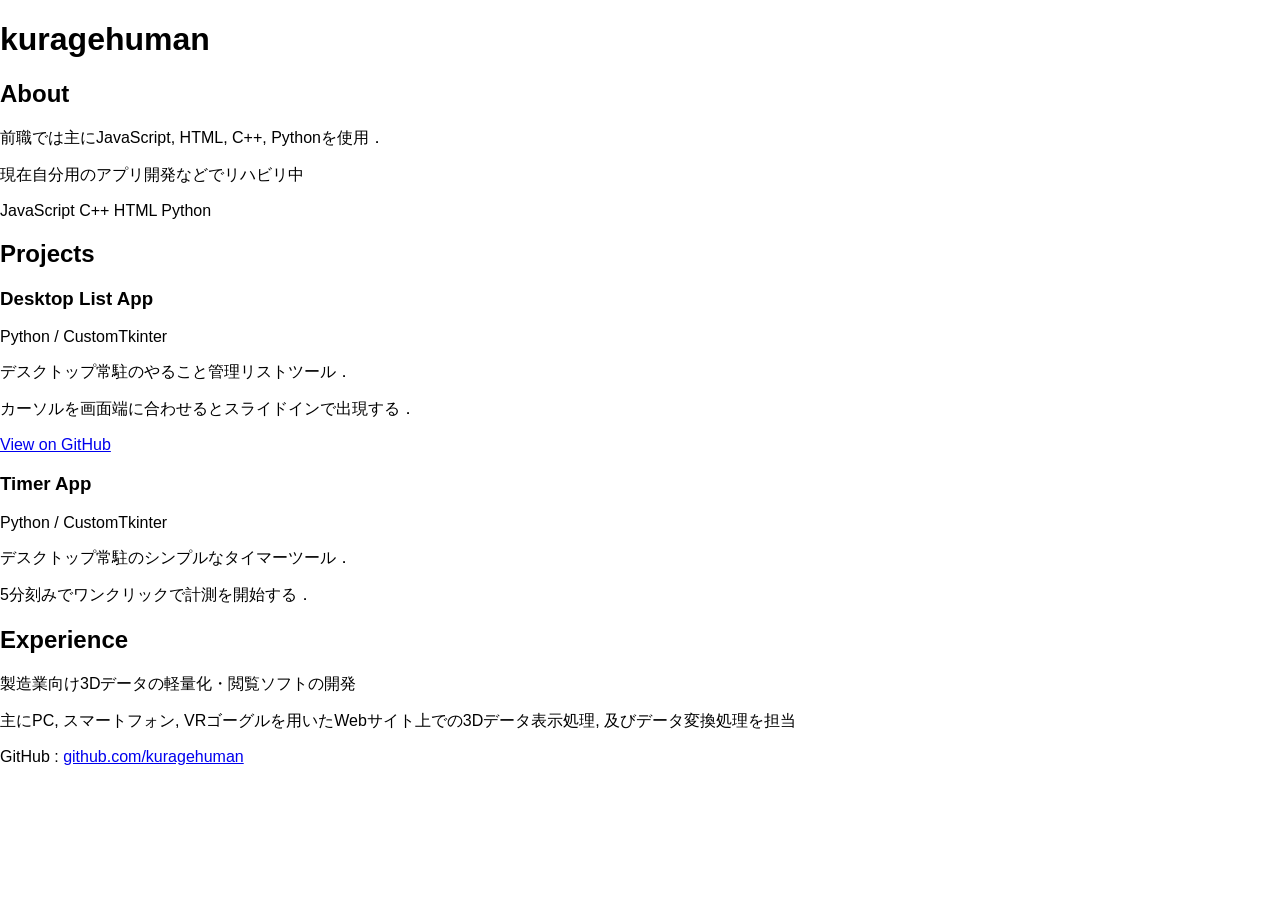
==== index.html @ 75ed559e "index.html, style.cssのベース準備" ====
<!DOCTYPE html>

<html lang="en">
<head>
<meta charset="UTF-8">
<meta name="viewport" content="width=device-width, initial-scale=1.0">
<title>kuragehuman | Portfolio</title>

<link rel="stylesheet" href="style.css">
</head>

<body>

<header>
<h1>kuragehuman</h1>
<!-- <p class="subtitle">Python/C++/JavaScript/HTML</p> -->
</header>

<section class="about">
<h2>About</h2>

<p>
前職では主にJavaScript, HTML, C++, Pythonを使用．<p \n>
現在自分用のアプリ開発などでリハビリ中
</p>

<div class="skills">
<span>JavaScript</span>
<span>C++</span>
<span>HTML</span>
<span>Python</span>
</div>

</section>

<section class="projects">

<h2>Projects</h2>

<div class="project-grid">

<div class="project-card">
<h3>Desktop List App</h3>

<p class="tech">
Python / CustomTkinter
</p>

<p>
デスクトップ常駐のやること管理リストツール．</p \n>
カーソルを画面端に合わせるとスライドインで出現する．
</p>

<a href="https://github.com/kuragehuman/custom-desktop-list" target="_blank">
View on GitHub
</a>
</div>

<div class="project-card">
<h3>Timer App</h3>

<p class="tech">
Python / CustomTkinter
</p>

<p>
デスクトップ常駐のシンプルなタイマーツール．</p \n>
5分刻みでワンクリックで計測を開始する．
</p>

<a href="#">
<a href="https://github.com/kuragehuman/custom-desktop-timer" target="_blank">
</a>

</div>

</div>

</section>

<section class="experience">

<h2>Experience</h2>

<p>
製造業向け3Dデータの軽量化・閲覧ソフトの開発<p \n>
主にPC, スマートフォン, VRゴーグルを用いたWebサイト上での3Dデータ表示処理, 及びデータ変換処理を担当
</p>

</section>

<footer>

<p>
GitHub :
<a href="https://github.com/kuragehuman">
github.com/kuragehuman
</a>
</p>

</footer>

</body>
</html>
---- style.css ----
body {
  margin: 0;
  font-family: sans-serif;
}

/* ヘッダー */

.header {
  height: 200px;
  background-image: url("img/header.jpg");
  background-size: cover;
  background-position: center;
  display: flex;
  align-items: center;
  justify-content: center;
}

.title {
  color: white;
  font-size: 40px;
  text-shadow: 0 0 10px rgba(0,0,0,0.7);
}

/* レイアウト */

.container {
  display: flex;
}

/* サイドバー */

.sidebar {
  width: 200px;
  background: #f0f0f0;
  padding: 20px;
}

.sidebar ul {
  list-style: none;
  padding: 0;
}

.sidebar li {
  margin-bottom: 10px;
}

.sidebar a {
  text-decoration: none;
  color: #333;
}

/* 本文 */

.content {
  flex: 1;
  padding: 30px;
}
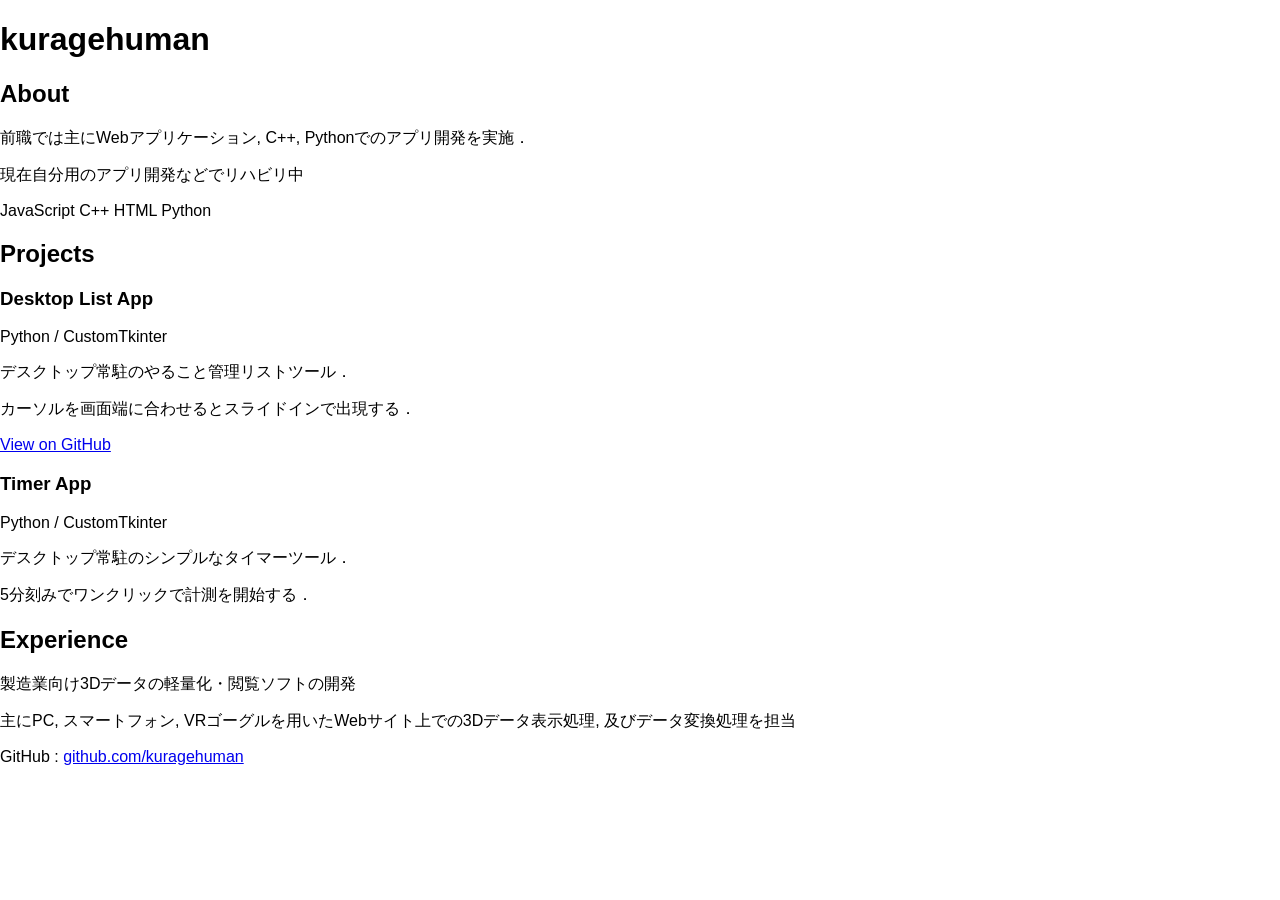
==== commit c9a118bb: "index.html修正" ====
--- a/index.html
+++ b/index.html
@@ -20,10 +20,13 @@
 <h2>About</h2>
 
 <p>
-前職では主にJavaScript, HTML, C++, Pythonを使用．<p \n>
+前職では主にWebアプリケーション, C++, Pythonでのアプリ開発を実施．<p \n>
 現在自分用のアプリ開発などでリハビリ中
 </p>
 
+</section>
+
+<section class="skills">
 <div class="skills">
 <span>JavaScript</span>
 <span>C++</span>
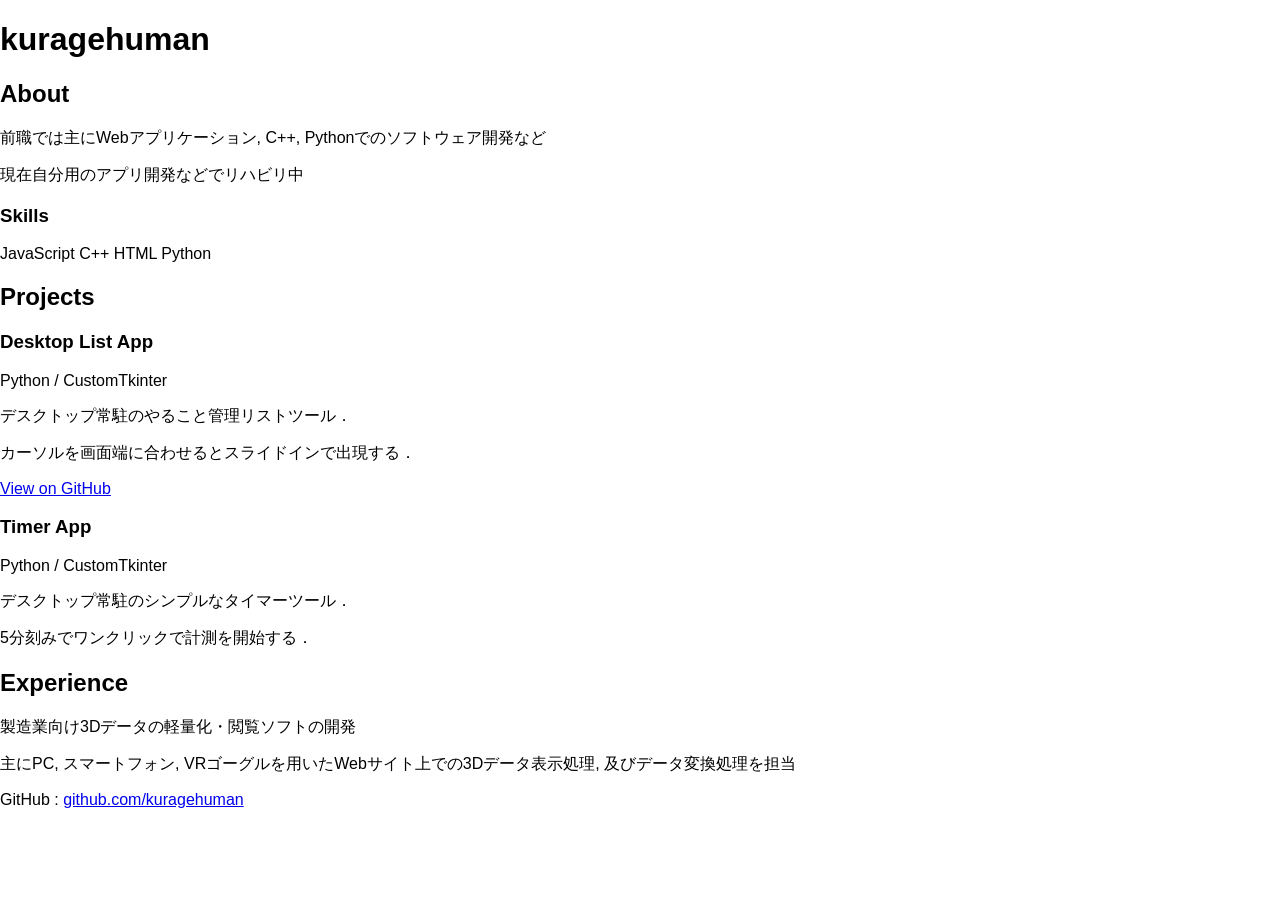
==== commit beae499b: "index.html修正" ====
--- a/index.html
+++ b/index.html
@@ -20,13 +20,11 @@
 <h2>About</h2>
 
 <p>
-前職では主にWebアプリケーション, C++, Pythonでのアプリ開発を実施．<p \n>
+前職では主にWebアプリケーション, C++, Pythonでのソフトウェア開発など<p \n>
 現在自分用のアプリ開発などでリハビリ中
 </p>
 
-</section>
-
-<section class="skills">
+<h3>Skills</h3>
 <div class="skills">
 <span>JavaScript</span>
 <span>C++</span>
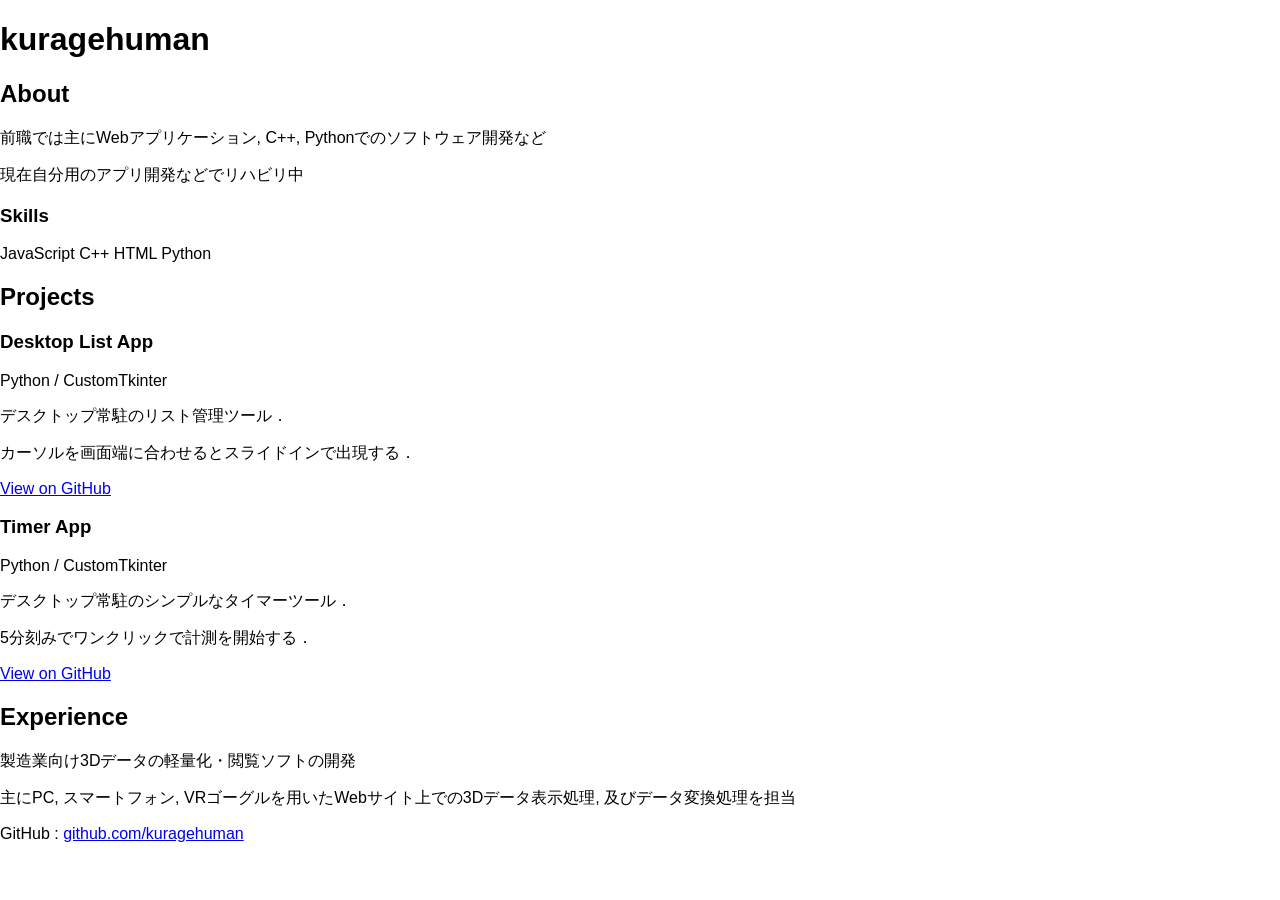
==== commit 41d941a7: "TimerAppのリンク追加" ====
--- a/index.html
+++ b/index.html
@@ -48,7 +48,7 @@
 </p>
 
 <p>
-デスクトップ常駐のやること管理リストツール．</p \n>
+デスクトップ常駐のリスト管理ツール．</p \n>
 カーソルを画面端に合わせるとスライドインで出現する．
 </p>
 
@@ -69,8 +69,8 @@
 5分刻みでワンクリックで計測を開始する．
 </p>
 
-<a href="#">
 <a href="https://github.com/kuragehuman/custom-desktop-timer" target="_blank">
+View on GitHub
 </a>
 
 </div>
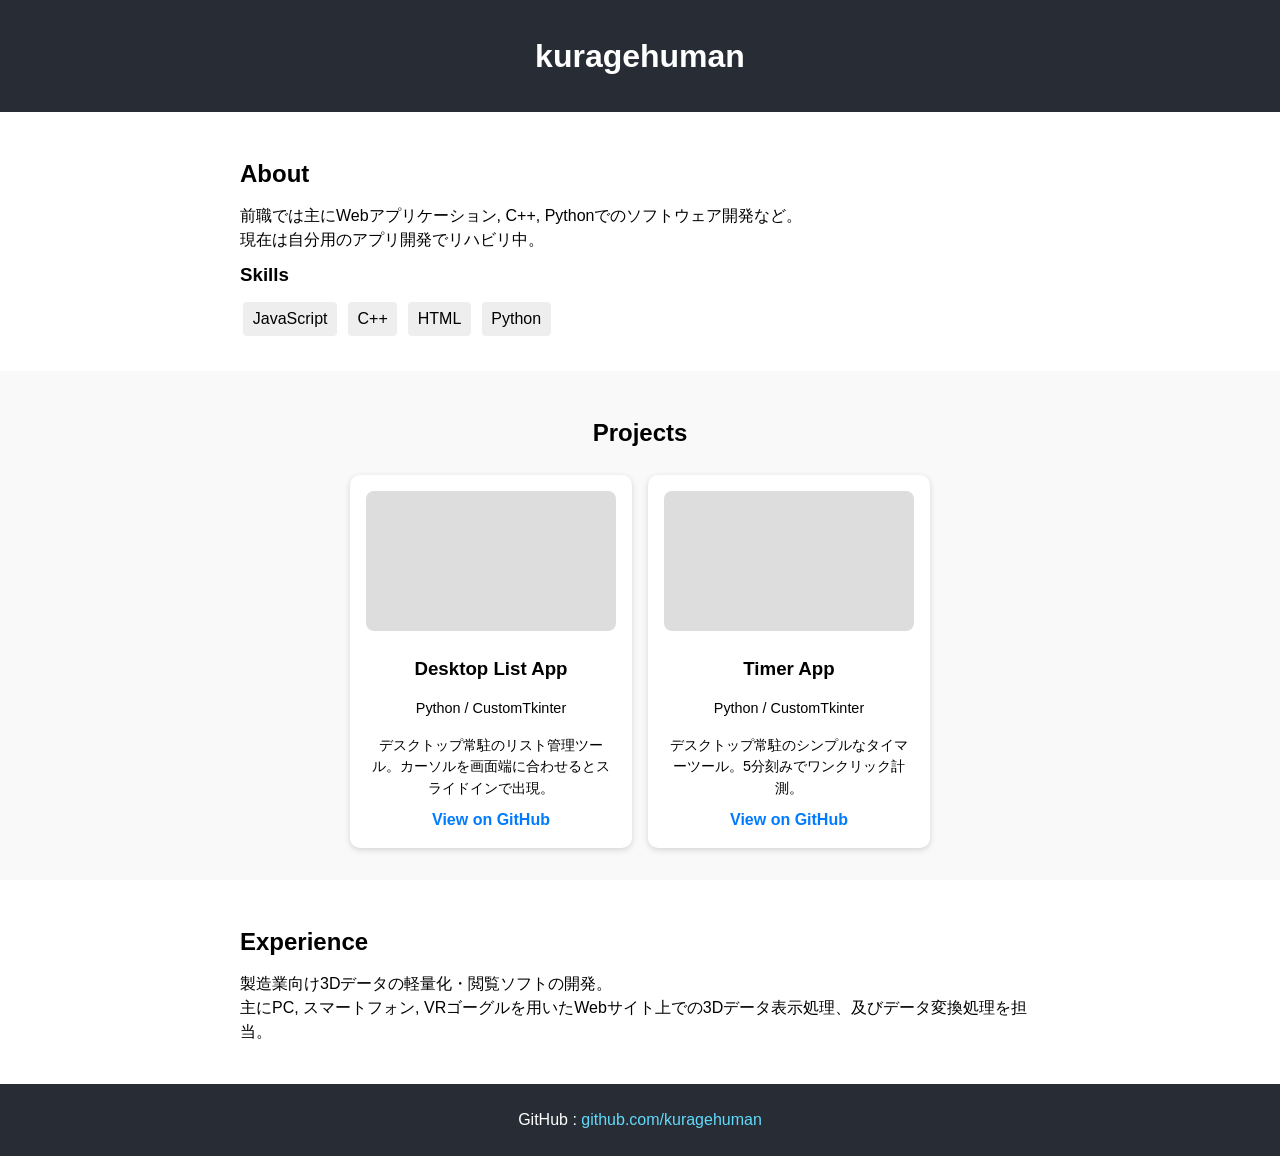
==== commit 7f513a5a: "html/cssのデザイン更新" ====
--- a/index.html
+++ b/index.html
@@ -1,105 +1,65 @@
 <!DOCTYPE html>
-
 <html lang="en">
 <head>
 <meta charset="UTF-8">
 <meta name="viewport" content="width=device-width, initial-scale=1.0">
 <title>kuragehuman | Portfolio</title>
-
 <link rel="stylesheet" href="style.css">
 </head>
 
 <body>
 
 <header>
-<h1>kuragehuman</h1>
-<!-- <p class="subtitle">Python/C++/JavaScript/HTML</p> -->
+    <h1>kuragehuman</h1>
 </header>
 
 <section class="about">
-<h2>About</h2>
+    <h2>About</h2>
+    <p>前職では主にWebアプリケーション, C++, Pythonでのソフトウェア開発など。<br>
+       現在は自分用のアプリ開発でリハビリ中。</p>
 
-<p>
-前職では主にWebアプリケーション, C++, Pythonでのソフトウェア開発など<p \n>
-現在自分用のアプリ開発などでリハビリ中
-</p>
-
-<h3>Skills</h3>
-<div class="skills">
-<span>JavaScript</span>
-<span>C++</span>
-<span>HTML</span>
-<span>Python</span>
-</div>
-
+    <h3>Skills</h3>
+    <div class="skills">
+        <span>JavaScript</span>
+        <span>C++</span>
+        <span>HTML</span>
+        <span>Python</span>
+    </div>
 </section>
 
 <section class="projects">
+    <h2>Projects</h2>
 
-<h2>Projects</h2>
+    <div class="project-grid">
 
-<div class="project-grid">
+        <div class="project-card">
+            <div class="project-thumb"></div>
+            <h3>Desktop List App</h3>
+            <p class="tech">Python / CustomTkinter</p>
+            <p>デスクトップ常駐のリスト管理ツール。カーソルを画面端に合わせるとスライドインで出現。</p>
+            <a href="https://github.com/kuragehuman/custom-desktop-list" target="_blank">View on GitHub</a>
+        </div>
 
-<div class="project-card">
-<h3>Desktop List App</h3>
+        <div class="project-card">
+            <div class="project-thumb"></div>
+            <h3>Timer App</h3>
+            <p class="tech">Python / CustomTkinter</p>
+            <p>デスクトップ常駐のシンプルなタイマーツール。5分刻みでワンクリック計測。</p>
+            <a href="https://github.com/kuragehuman/custom-desktop-timer" target="_blank">View on GitHub</a>
+        </div>
 
-<p class="tech">
-Python / CustomTkinter
-</p>
-
-<p>
-デスクトップ常駐のリスト管理ツール．</p \n>
-カーソルを画面端に合わせるとスライドインで出現する．
-</p>
-
-<a href="https://github.com/kuragehuman/custom-desktop-list" target="_blank">
-View on GitHub
-</a>
-</div>
-
-<div class="project-card">
-<h3>Timer App</h3>
-
-<p class="tech">
-Python / CustomTkinter
-</p>
-
-<p>
-デスクトップ常駐のシンプルなタイマーツール．</p \n>
-5分刻みでワンクリックで計測を開始する．
-</p>
-
-<a href="https://github.com/kuragehuman/custom-desktop-timer" target="_blank">
-View on GitHub
-</a>
-
-</div>
-
-</div>
-
+    </div>
 </section>
 
 <section class="experience">
-
-<h2>Experience</h2>
-
-<p>
-製造業向け3Dデータの軽量化・閲覧ソフトの開発<p \n>
-主にPC, スマートフォン, VRゴーグルを用いたWebサイト上での3Dデータ表示処理, 及びデータ変換処理を担当
-</p>
-
+    <h2>Experience</h2>
+    <p>製造業向け3Dデータの軽量化・閲覧ソフトの開発。<br>
+       主にPC, スマートフォン, VRゴーグルを用いたWebサイト上での3Dデータ表示処理、及びデータ変換処理を担当。</p>
 </section>
 
 <footer>
-
-<p>
-GitHub :
-<a href="https://github.com/kuragehuman">
-github.com/kuragehuman
-</a>
-</p>
-
+    <p>GitHub : <a href="https://github.com/kuragehuman" target="_blank">github.com/kuragehuman</a></p>
 </footer>
 
 </body>
-</html>
+</html>
--- a/style.css
+++ b/style.css
@@ -1,57 +1,110 @@
+/* 基本リセット */
 body {
-  margin: 0;
-  font-family: sans-serif;
+    margin: 0;
+    font-family: sans-serif;
+    line-height: 1.5;
+}
+h1,h2,h3 { margin: 0.5em 0; }
+p { margin: 0.5em 0; }
+
+/* header */
+header {
+    text-align: center;
+    padding: 1rem;
+    background-color: #282c34;
+    color: white;
+}
+header h1 { font-size: 2rem; }
+
+/* About */
+.about {
+    padding: 2rem;
+    max-width: 800px;
+    margin: auto;
+}
+.skills span {
+    display: inline-block;
+    background-color: #eee;
+    margin: 0.2rem;
+    padding: 0.3rem 0.6rem;
+    border-radius: 4px;
 }
 
-/* ヘッダー */
-
-.header {
-  height: 200px;
-  background-image: url("img/header.jpg");
-  background-size: cover;
-  background-position: center;
-  display: flex;
-  align-items: center;
-  justify-content: center;
+/* Projects */
+.projects {
+    padding: 2rem;
+    background-color: #f9f9f9;
+}
+.projects h2 {
+    text-align: center;
+    margin-bottom: 1.5rem;
 }
 
-.title {
-  color: white;
-  font-size: 40px;
-  text-shadow: 0 0 10px rgba(0,0,0,0.7);
+/* プロジェクトカードのグリッド／横スクロール */
+.project-grid {
+    display: flex;
+    flex-wrap: wrap;
+    justify-content: center;
+    gap: 1rem;
+    overflow-x: visible;
 }
 
-/* レイアウト */
-
-.container {
-  display: flex;
+/* 個別カード */
+.project-card {
+    background-color: white;
+    border-radius: 10px;
+    box-shadow: 0 2px 6px rgba(0,0,0,0.15);
+    width: 250px;
+    min-width: 250px; /* 横スクロール用に固定幅 */
+    padding: 1rem;
+    display: flex;
+    flex-direction: column;
+    align-items: center;
+    transition: transform 0.2s ease;
 }
 
-/* サイドバー */
-
-.sidebar {
-  width: 200px;
-  background: #f0f0f0;
-  padding: 20px;
+.project-card:hover {
+    transform: translateY(-5px);
 }
 
-.sidebar ul {
-  list-style: none;
-  padding: 0;
+.project-thumb {
+    width: 100%;
+    height: 140px;
+    background-color: #ddd; /* ダミー色、後で画像差し替え */
+    border-radius: 8px;
+    margin-bottom: 1rem;
 }
 
-.sidebar li {
-  margin-bottom: 10px;
+.project-card h3 {
+    margin: 0.5rem 0;
+    text-align: center;
+}
+.project-card p {
+    font-size: 0.9rem;
+    text-align: center;
+    margin-bottom: 0.5rem;
+}
+.project-card a {
+    text-decoration: none;
+    color: #007bff;
+    font-weight: bold;
 }
 
-.sidebar a {
-  text-decoration: none;
-  color: #333;
+/* Experience */
+.experience {
+    padding: 2rem;
+    max-width: 800px;
+    margin: auto;
 }
 
-/* 本文 */
-
-.content {
-  flex: 1;
-  padding: 30px;
+/* Footer */
+footer {
+    padding: 1rem;
+    text-align: center;
+    background-color: #282c34;
+    color: white;
+}
+footer a {
+    color: #61dafb;
+    text-decoration: none;
 }
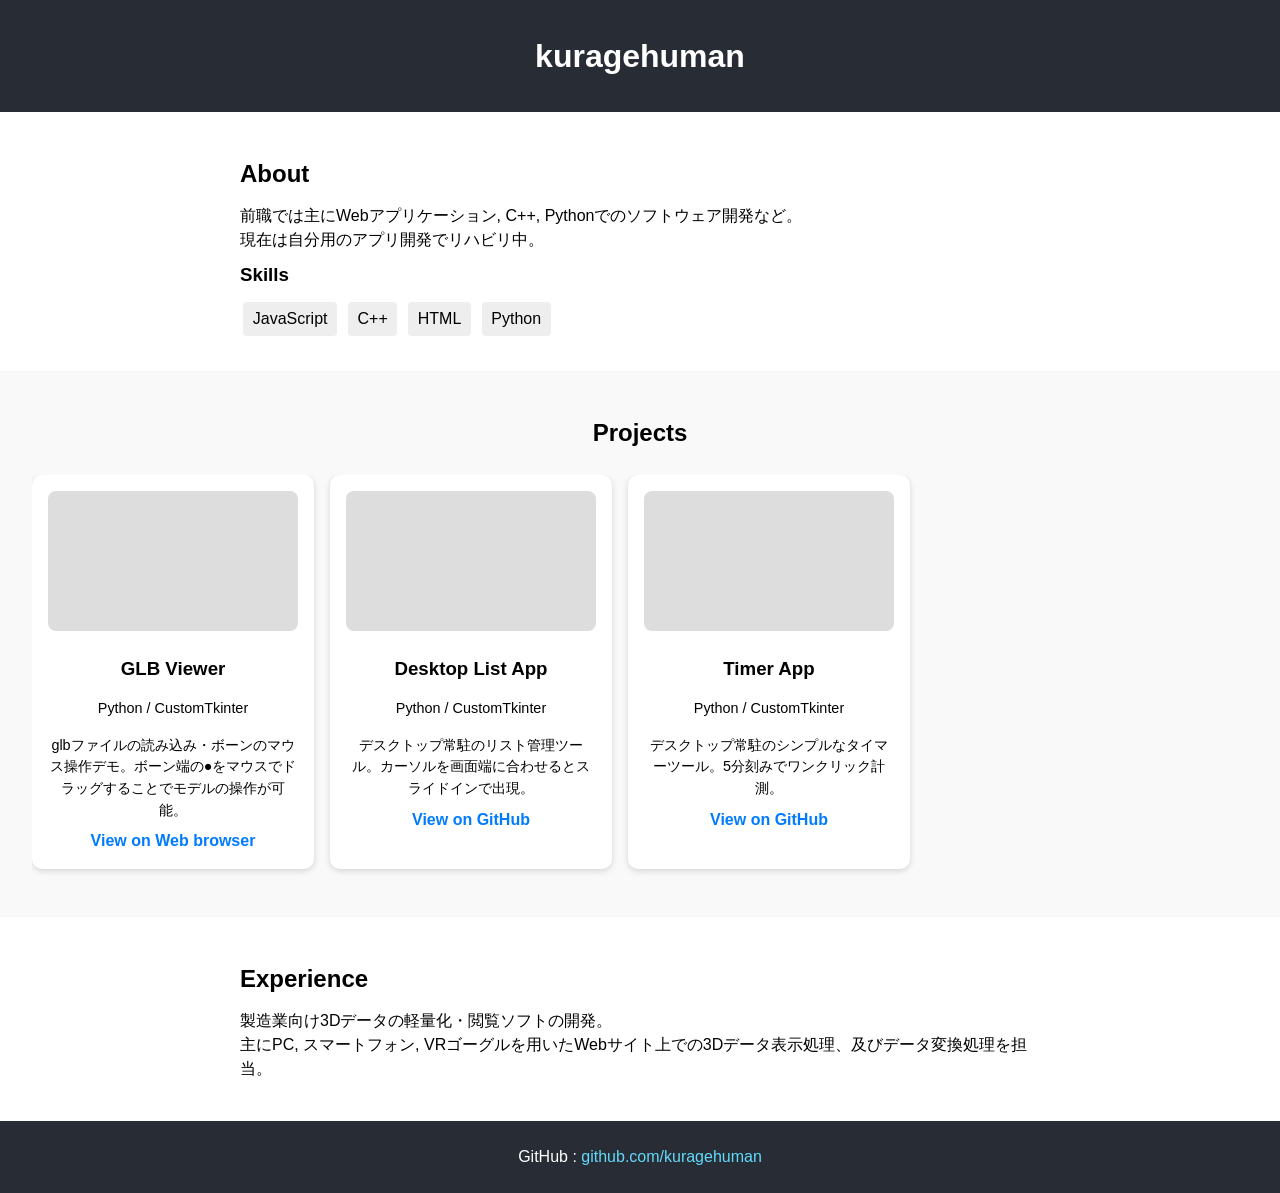
==== commit 7e27a05a: "three.jsを使ったglb Viewerを追加" ====
--- a/index.html
+++ b/index.html
@@ -34,6 +34,14 @@
 
         <div class="project-card">
             <div class="project-thumb"></div>
+            <h3>GLB Viewer</h3>
+            <p class="tech">Python / CustomTkinter</p>
+            <p>glbファイルの読み込み・ボーンのマウス操作デモ。ボーン端の●をマウスでドラッグすることでモデルの操作が可能。</p>
+            <a href="./glbViewer.html" target="_blank">View on Web browser</a>
+        </div>
+
+        <div class="project-card">
+            <div class="project-thumb"></div>
             <h3>Desktop List App</h3>
             <p class="tech">Python / CustomTkinter</p>
             <p>デスクトップ常駐のリスト管理ツール。カーソルを画面端に合わせるとスライドインで出現。</p>
--- a/style.css
+++ b/style.css
@@ -43,13 +43,13 @@
 /* プロジェクトカードのグリッド／横スクロール */
 .project-grid {
     display: flex;
-    flex-wrap: wrap;
-    justify-content: center;
+    flex-wrap: nowrap; /* 折り返さず一行に */
     gap: 1rem;
-    overflow-x: visible;
+    overflow-x: auto;  /* 横スクロール可能に */
+    padding-bottom: 1rem; /* スクロールバー分の余白 */
+    -webkit-overflow-scrolling: touch; /* スマホでスムーズスクロール */
 }
 
-/* 個別カード */
 .project-card {
     background-color: white;
     border-radius: 10px;
@@ -61,6 +61,7 @@
     flex-direction: column;
     align-items: center;
     transition: transform 0.2s ease;
+    flex: 0 0 auto; /* 幅固定で縮まないように */
 }
 
 .project-card:hover {
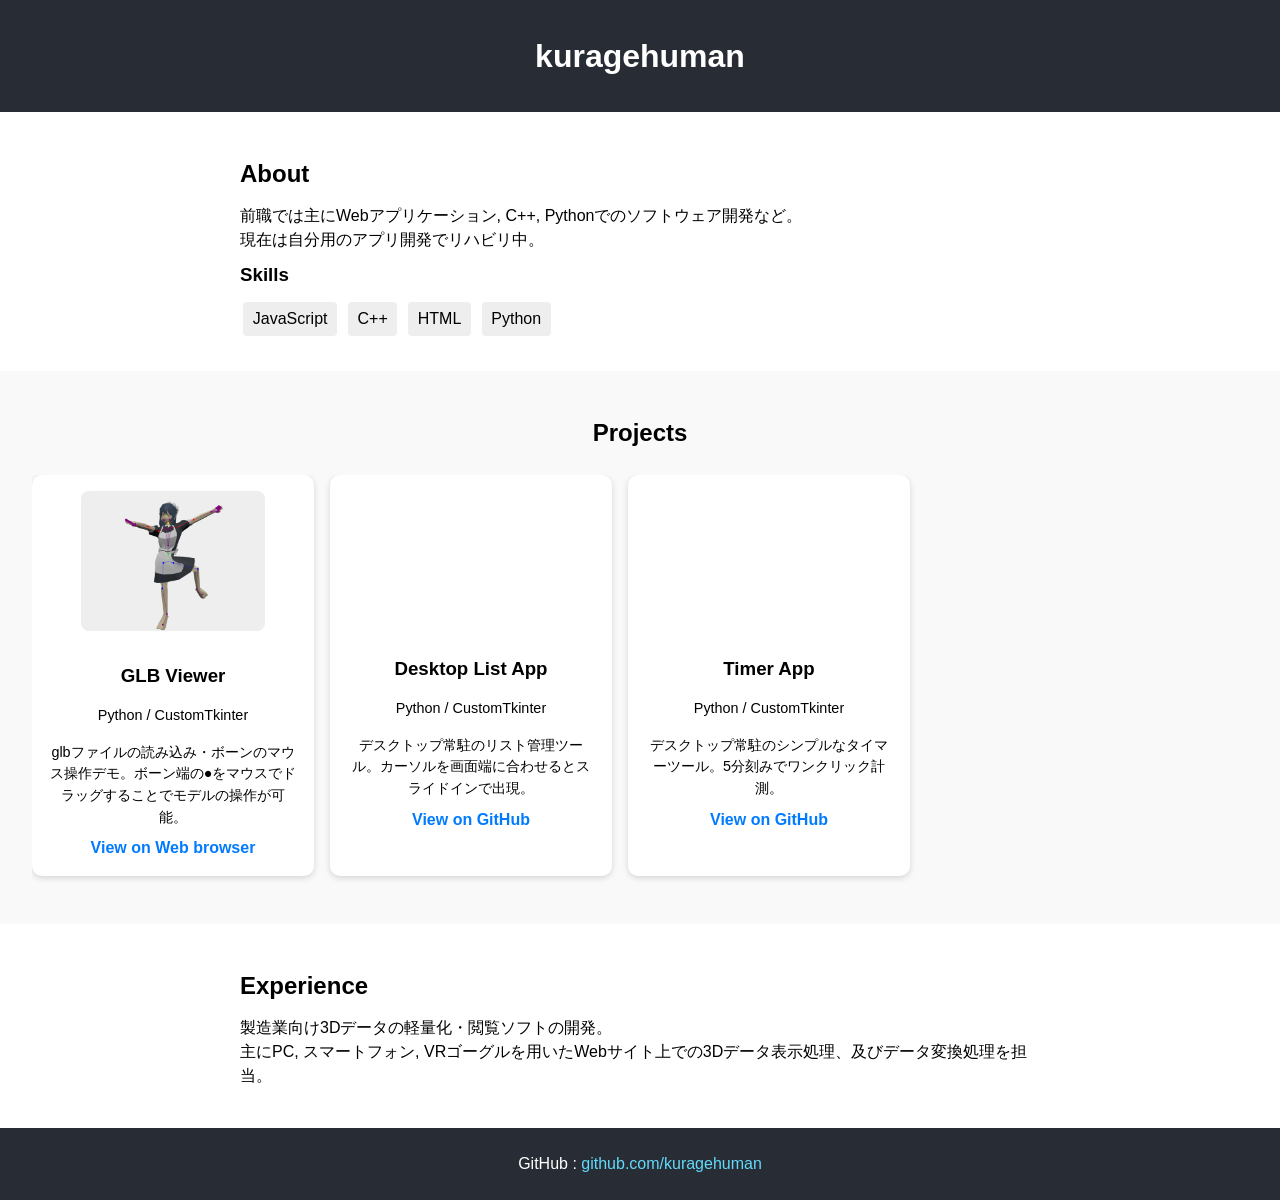
==== commit ba2d4950: "フォルダ整理・画像追加" ====
--- a/index.html
+++ b/index.html
@@ -33,7 +33,9 @@
     <div class="project-grid">
 
         <div class="project-card">
-            <div class="project-thumb"></div>
+            <a href="glbViewer.html">
+            <img class="project-thumb" src="images/glbviewer.png" alt="3Dボーン操作デモ">
+            </a>
             <h3>GLB Viewer</h3>
             <p class="tech">Python / CustomTkinter</p>
             <p>glbファイルの読み込み・ボーンのマウス操作デモ。ボーン端の●をマウスでドラッグすることでモデルの操作が可能。</p>
--- a/style.css
+++ b/style.css
@@ -71,7 +71,7 @@
 .project-thumb {
     width: 100%;
     height: 140px;
-    background-color: #ddd; /* ダミー色、後で画像差し替え */
+    object-fit: cover;
     border-radius: 8px;
     margin-bottom: 1rem;
 }
